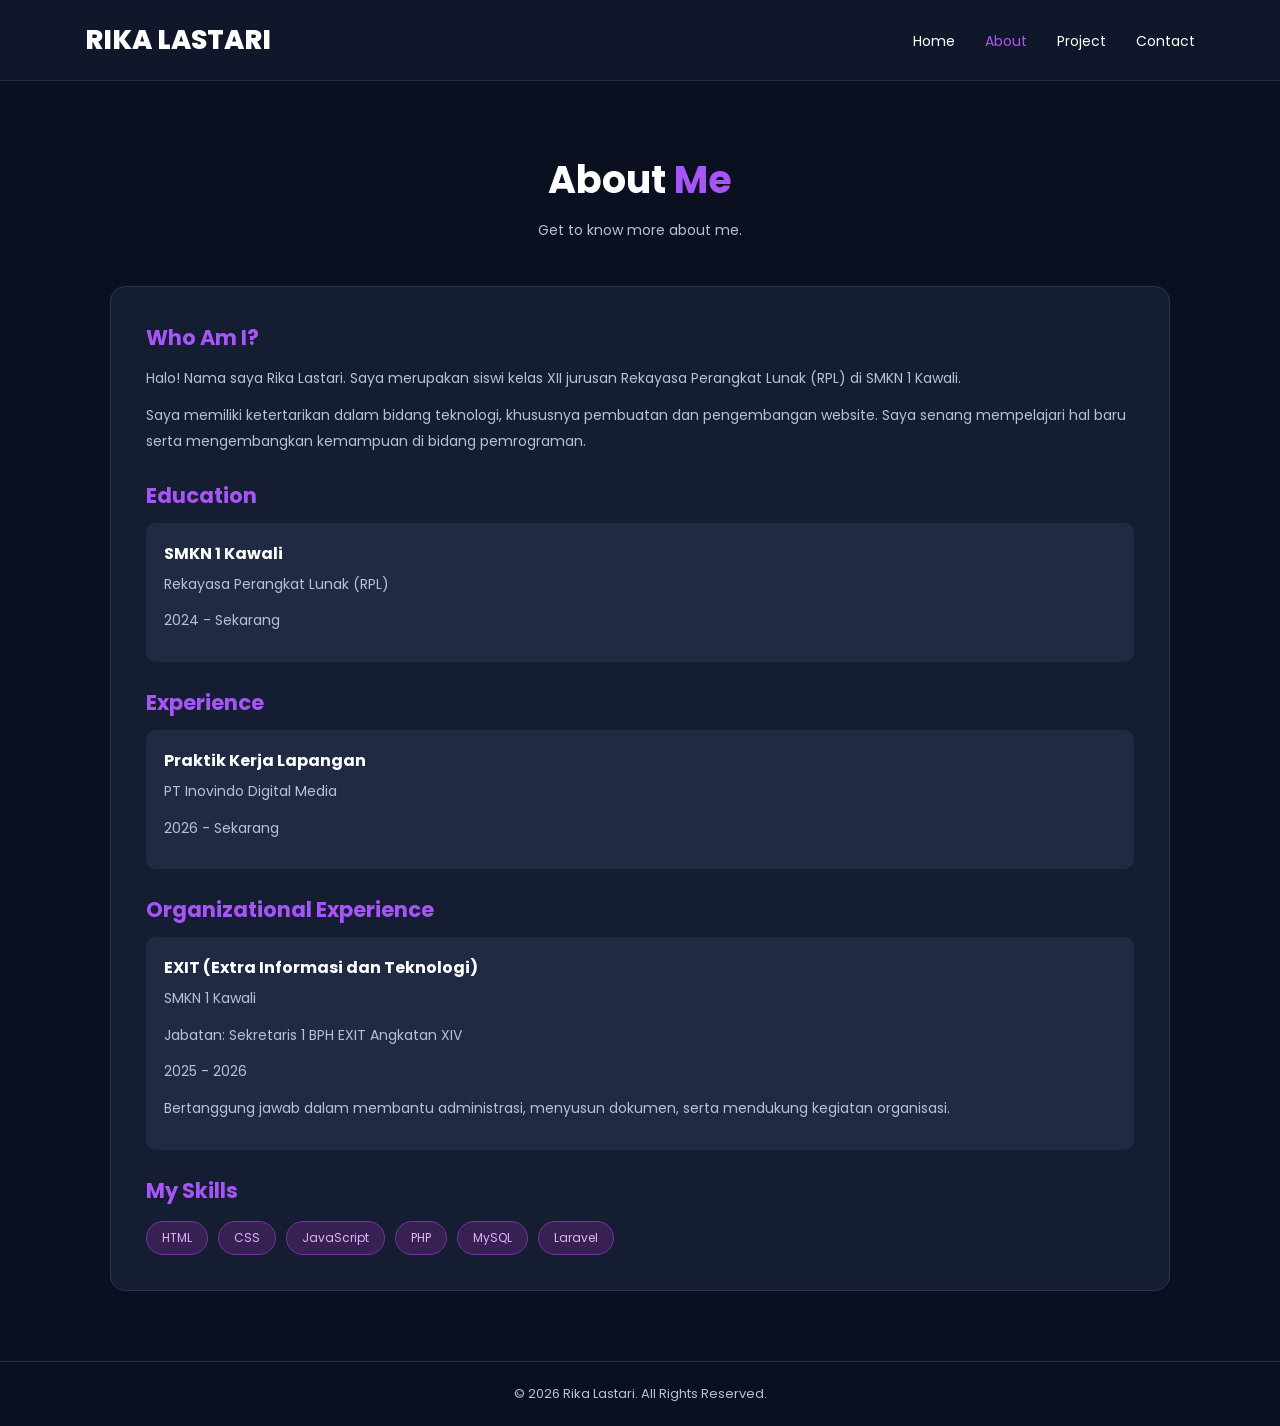
==== about.html @ 6e5010d7 "Add files via upload" ====
<!DOCTYPE html>
<html lang="id">
<head>
    <meta charset="UTF-8">
    <meta name="viewport" content="width=device-width, initial-scale=1.0">
    <title>About | Rika Lastari</title>
    <link rel="stylesheet" href="style.css">
</head>
<body>

    <!-- Navbar -->
    <header>
        <nav class="navbar">
            <a href="index.html" class="logo">RIKA LASTARI</a>

            <ul class="nav-menu">
                <li><a href="index.html">Home</a></li>
                <li><a href="about.html" class="active">About</a></li>
                <li><a href="project.html">Project</a></li>
                <li><a href="contact.html">Contact</a></li>
            </ul>
        </nav>
    </header>

    <!-- About Section -->
    <main class="page-container">

        <h1 class="page-title">About <span>Me</span></h1>

        <p class="subtitle">
            Get to know more about me.
        </p>

        <section class="about-content">

            <div class="about-text">
                <h2>Who Am I?</h2>

                <p>
                    Halo! Nama saya Rika Lastari. Saya merupakan
                    siswi kelas XII jurusan Rekayasa Perangkat
                    Lunak (RPL) di SMKN 1 Kawali.
                </p>

                <p>
                    Saya memiliki ketertarikan dalam bidang
                    teknologi, khususnya pembuatan dan
                    pengembangan website. Saya senang mempelajari
                    hal baru serta mengembangkan kemampuan
                    di bidang pemrograman.
                </p>

                <h2>Education</h2>

                <div class="info-card">
                    <h3>SMKN 1 Kawali</h3>
                    <p>Rekayasa Perangkat Lunak (RPL)</p>
                    <p>2024 - Sekarang</p>
                </div>

                <h2>Experience</h2>

                <div class="info-card">
                    <h3>Praktik Kerja Lapangan</h3>
                    <p>PT Inovindo Digital Media</p>
                    <p>2026 - Sekarang</p>
                </div>

                <h2>Organizational Experience</h2>

                <div class="info-card">
                    <h3>EXIT (Extra Informasi dan Teknologi)</h3>
                    <p>SMKN 1 Kawali</p>
                    <p>Jabatan: Sekretaris 1 BPH EXIT Angkatan XIV</p>
                    <p>2025 - 2026</p>
                    <p>
                     Bertanggung jawab dalam membantu administrasi,
                     menyusun dokumen, serta mendukung kegiatan
                     organisasi.
                    </p>
                </div>

                <h2>My Skills</h2> 

                <div class="skills">
                    <span>HTML</span>
                    <span>CSS</span>
                    <span>JavaScript</span>
                    <span>PHP</span>
                    <span>MySQL</span>
                    <span>Laravel</span>
                </div>

            </div>

        </section>

    </main>

    <!-- Footer -->
    <footer>
        <p>© 2026 Rika Lastari. All Rights Reserved.</p>
    </footer>

</body>
</html>
---- style.css ----
/* IMPORT FONT */

@import url('https://fonts.googleapis.com/css2?family=Poppins:wght@300;400;500;600;700;800&display=swap');


/* GENERAL */

* {
    margin: 0;
    padding: 0;
    box-sizing: border-box;
}

:root {
    --purple: #a855f7;
    --purple-dark: #7134a5;
    --dark: #0b1020;
    --navbar: #10172a;
    --card: #151d32;
    --text: #b8c0d4;
    --white: #ffffff;
}

body {
    font-family: 'Poppins', sans-serif;
    background: var(--dark);
    color: var(--white);
    min-height: 100vh;
}


/* NAVBAR */

header {
    background: var(--navbar);
    border-bottom: 1px solid #252d44;
}

.navbar {
    max-width: 1150px;
    margin: auto;
    padding: 20px;
    display: flex;
    align-items: center;
    justify-content: space-between;
    gap: 20px;
}

.logo {
    color: var(--white);
    font-size: 27px;
    font-weight: 800;
    text-decoration: none;
}

.logo span {
    color: var(--purple);
}

.nav-menu {
    display: flex;
    align-items: center;
    flex-wrap: wrap;
    gap: 30px;
    list-style: none;
}

.nav-menu a {
    color: var(--white);
    text-decoration: none;
    font-size: 14px;
    transition: 0.3s;
}

.nav-menu a:hover,
.nav-menu a.active {
    color: var(--purple);
}


/* HOME */

.home {
    max-width: 1100px;
    min-height: 75vh;
    margin: auto;
    padding: 60px 20px;
    display: flex;
    align-items: center;
    justify-content: space-between;
    gap: 50px;
}

.home-text {
    max-width: 600px;
}

.greeting {
    color: var(--purple);
    font-size: 13px;
    letter-spacing: 2px;
    margin-bottom: 15px;
}

.home-text h1 {
    font-size: 43px;
    margin-bottom: 10px;
}

.home-text h1 span {
    color: var(--purple);
}

.home-text h2 {
    font-size: 22px;
    margin-bottom: 20px;
}

.description {
    color: var(--text);
    line-height: 1.9;
    font-size: 14px;
}

.home-image img {
    width: 290px;
    height: 350px;
    object-fit: cover;
    border-radius: 25px;
    border: 3px solid var(--purple);
    box-shadow: 0 0 30px #a855f755;
}

.buttons {
    display: flex;
    flex-wrap: wrap;
    gap: 15px;
    margin-top: 30px;
}

.btn {
    display: inline-block;
    background: var(--purple);
    color: var(--white);
    padding: 12px 22px;
    border-radius: 8px;
    text-decoration: none;
    font-size: 14px;
    transition: 0.3s;
}

.btn:hover {
    background: var(--purple-dark);
    transform: translateY(-4px);
}

.btn-outline {
    background: transparent;
    border: 1px solid var(--purple);
}

.btn-outline:hover {
    background: var(--purple);
}


/* GENERAL PAGE */

.page-container {
    max-width: 1100px;
    margin: auto;
    padding: 70px 20px;
}

.page-title {
    text-align: center;
    font-size: 38px;
    margin-bottom: 12px;
}

.page-title span {
    color: var(--purple);
}

.subtitle {
    text-align: center;
    color: var(--text);
    font-size: 14px;
    margin-bottom: 45px;
}


/* ABOUT */

.about-content {
    background: var(--card);
    padding: 35px;
    border-radius: 15px;
    border: 1px solid #29334e;
}

.about-text h2 {
    color: var(--purple);
    font-size: 21px;
    margin: 25px 0 12px;
}

.about-text h2:first-child {
    margin-top: 0;
}

.about-text p {
    color: var(--text);
    font-size: 14px;
    line-height: 1.9;
    margin-bottom: 10px;
}

.info-card {
    background: #202a43;
    padding: 18px;
    border-radius: 10px;
    margin-top: 12px;
}

.info-card h3 {
    font-size: 16px;
    margin-bottom: 5px;
}

.skills {
    display: flex;
    flex-wrap: wrap;
    gap: 10px;
    margin-top: 15px;
}

.skills span {
    background: #382052;
    color: #d8b4fe;
    border: 1px solid #7134a5;
    padding: 7px 15px;
    border-radius: 20px;
    font-size: 12px;
}


/* PROJECT */

.project-list {
    display: grid;
    grid-template-columns: repeat(3, 1fr);
    gap: 22px;
}

.project-card {
    background: var(--card);
    border: 1px solid #29334e;
    padding: 25px;
    border-radius: 15px;
    transition: 0.3s;
}

.project-card:hover {
    transform: translateY(-8px);
    border-color: var(--purple);
    box-shadow: 0 10px 30px #a855f722;
}

.project-number {
    color: var(--purple);
    font-size: 30px;
    font-weight: 800;
    margin-bottom: 15px;
}

.project-card h2 {
    font-size: 18px;
    margin-bottom: 12px;
}

.project-card p {
    color: var(--text);
    line-height: 1.8;
    font-size: 13px;
}


/* CONTACT */

.contact-list {
    display: grid;
    grid-template-columns: repeat(2, 1fr);
    gap: 20px;
}

.contact-card {
    background: var(--card);
    padding: 25px;
    border-radius: 12px;
    border: 1px solid #29334e;
    transition: 0.3s;
}

.contact-card:hover {
    border-color: var(--purple);
    transform: translateY(-5px);
}

.contact-icon {
    color: var(--purple);
    font-size: 30px;
    margin-bottom: 12px;
}

.contact-card h2 {
    color: var(--purple);
    font-size: 19px;
    margin-bottom: 10px;
}

.contact-card p {
    color: var(--text);
    font-size: 14px;
    margin-bottom: 18px;
}

.contact-card a {
    display: inline-block;
    color: var(--white);
    background: var(--purple-dark);
    padding: 9px 16px;
    border-radius: 7px;
    text-decoration: none;
    font-size: 13px;
    transition: 0.3s;
}

.contact-card a:hover {
    background: var(--purple);
}


/* FOOTER */

footer {
    text-align: center;
    padding: 22px;
    color: var(--text);
    border-top: 1px solid #252d44;
    font-size: 13px;
}


/* RESPONSIVE TABLET */

@media (max-width: 900px) {

    .home {
        gap: 30px;
    }

    .home-text h1 {
        font-size: 35px;
    }

    .project-list {
        grid-template-columns: repeat(2, 1fr);
    }

}


/* RESPONSIVE HP */

@media (max-width: 600px) {

    .navbar {
        flex-direction: column;
        gap: 15px;
    }

    .nav-menu {
        justify-content: center;
        gap: 15px;
    }

    .nav-menu a {
        font-size: 12px;
    }

    .home {
        flex-direction: column-reverse;
        text-align: center;
        padding-top: 45px;
    }

    .home-text h1 {
        font-size: 30px;
    }

    .home-text h2 {
        font-size: 18px;
    }

    .home-image img {
        width: 220px;
        height: 260px;
    }

    .buttons {
        justify-content: center;
    }

    .page-title {
        font-size: 30px;
    }

    .page-container {
        padding: 45px 18px;
    }

    .about-content {
        padding: 22px;
    }

    .project-list {
        grid-template-columns: 1fr;
    }

    .contact-list {
        grid-template-columns: 1fr;
    }

}
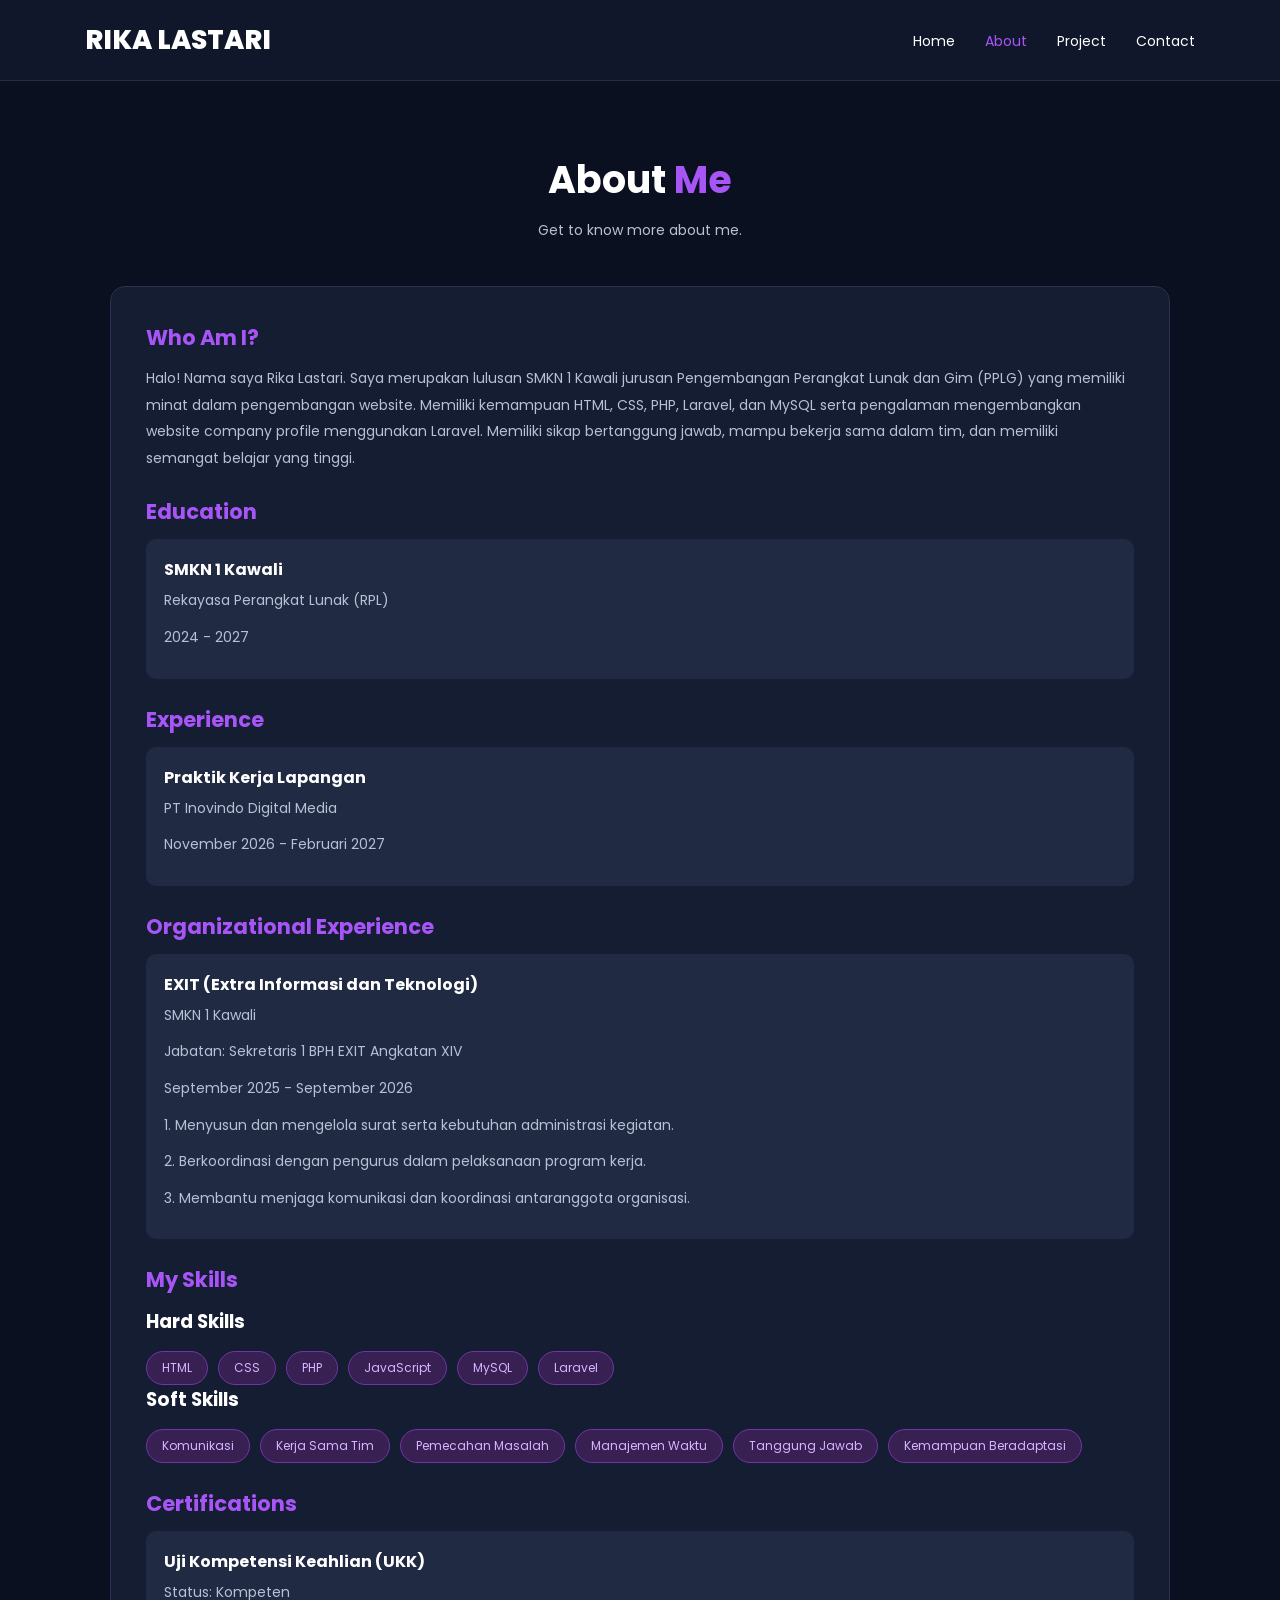
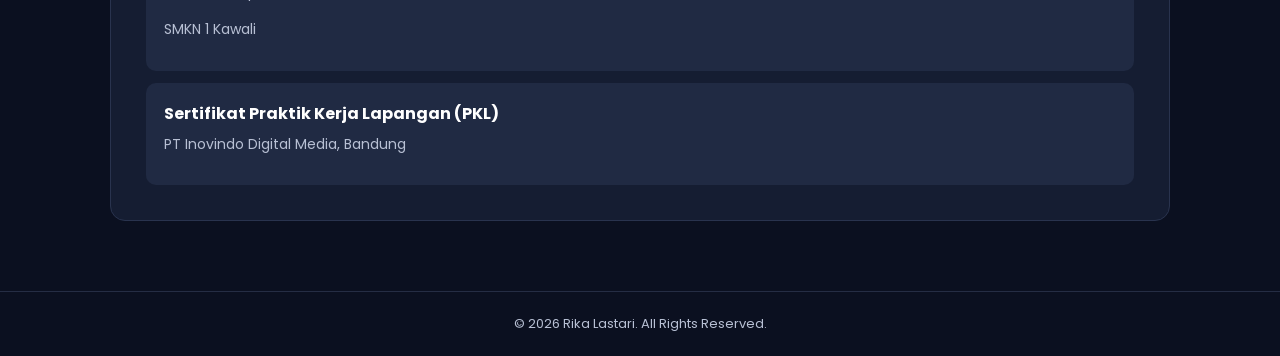
==== commit b0a59279: "Add files via upload" ====
--- a/about.html
+++ b/about.html
@@ -38,17 +38,12 @@
                 <h2>Who Am I?</h2>
 
                 <p>
-                    Halo! Nama saya Rika Lastari. Saya merupakan
-                    siswi kelas XII jurusan Rekayasa Perangkat
-                    Lunak (RPL) di SMKN 1 Kawali.
-                </p>
-
-                <p>
-                    Saya memiliki ketertarikan dalam bidang
-                    teknologi, khususnya pembuatan dan
-                    pengembangan website. Saya senang mempelajari
-                    hal baru serta mengembangkan kemampuan
-                    di bidang pemrograman.
+                    Halo! Nama saya Rika Lastari. Saya merupakan lulusan SMKN 1 Kawali 
+                    jurusan Pengembangan Perangkat Lunak dan Gim (PPLG) yang memiliki minat 
+                    dalam pengembangan website. Memiliki kemampuan HTML, CSS, PHP, Laravel, 
+                    dan MySQL serta pengalaman mengembangkan website company profile menggunakan Laravel.
+                    Memiliki sikap bertanggung jawab, mampu bekerja sama dalam tim, dan memiliki semangat belajar
+                    yang tinggi.
                 </p>
 
                 <h2>Education</h2>
@@ -56,7 +51,7 @@
                 <div class="info-card">
                     <h3>SMKN 1 Kawali</h3>
                     <p>Rekayasa Perangkat Lunak (RPL)</p>
-                    <p>2024 - Sekarang</p>
+                    <p>2024 - 2027</p>
                 </div>
 
                 <h2>Experience</h2>
@@ -64,7 +59,7 @@
                 <div class="info-card">
                     <h3>Praktik Kerja Lapangan</h3>
                     <p>PT Inovindo Digital Media</p>
-                    <p>2026 - Sekarang</p>
+                    <p>November 2026 - Februari 2027</p>
                 </div>
 
                 <h2>Organizational Experience</h2>
@@ -73,24 +68,54 @@
                     <h3>EXIT (Extra Informasi dan Teknologi)</h3>
                     <p>SMKN 1 Kawali</p>
                     <p>Jabatan: Sekretaris 1 BPH EXIT Angkatan XIV</p>
-                    <p>2025 - 2026</p>
+                    <p>September 2025 - September 2026</p>
                     <p>
-                     Bertanggung jawab dalam membantu administrasi,
-                     menyusun dokumen, serta mendukung kegiatan
-                     organisasi.
+                        1. Menyusun dan mengelola surat serta kebutuhan administrasi kegiatan.
+                    </p>
+                    <p>
+                        2. Berkoordinasi dengan pengurus dalam pelaksanaan program kerja.
+                    </p>
+                    <p>
+                        3. Membantu menjaga komunikasi dan koordinasi antaranggota organisasi.
                     </p>
                 </div>
 
-                <h2>My Skills</h2> 
+                <h2>My Skills</h2>
 
+                <h3>Hard Skills</h3>
                 <div class="skills">
                     <span>HTML</span>
                     <span>CSS</span>
+                    <span>PHP</span>
                     <span>JavaScript</span>
-                    <span>PHP</span>
                     <span>MySQL</span>
                     <span>Laravel</span>
                 </div>
+
+               <h3>Soft Skills</h3>
+<div class="skills">
+    <span>Komunikasi</span>
+    <span>Kerja Sama Tim</span>
+    <span>Pemecahan Masalah</span>
+    <span>Manajemen Waktu</span>
+    <span>Tanggung Jawab</span>
+    <span>Kemampuan Beradaptasi</span>
+</div>
+
+
+<h2>Certifications</h2>
+
+<div class="info-card">
+    <h3>Uji Kompetensi Keahlian (UKK)</h3>
+    <p>Status: Kompeten</p>
+    <p>SMKN 1 Kawali</p>
+</div>
+
+<div class="info-card">
+    <h3>Sertifikat Praktik Kerja Lapangan (PKL)</h3>
+    <p>PT Inovindo Digital Media, Bandung</p>
+</div>
+
 
             </div>
 
